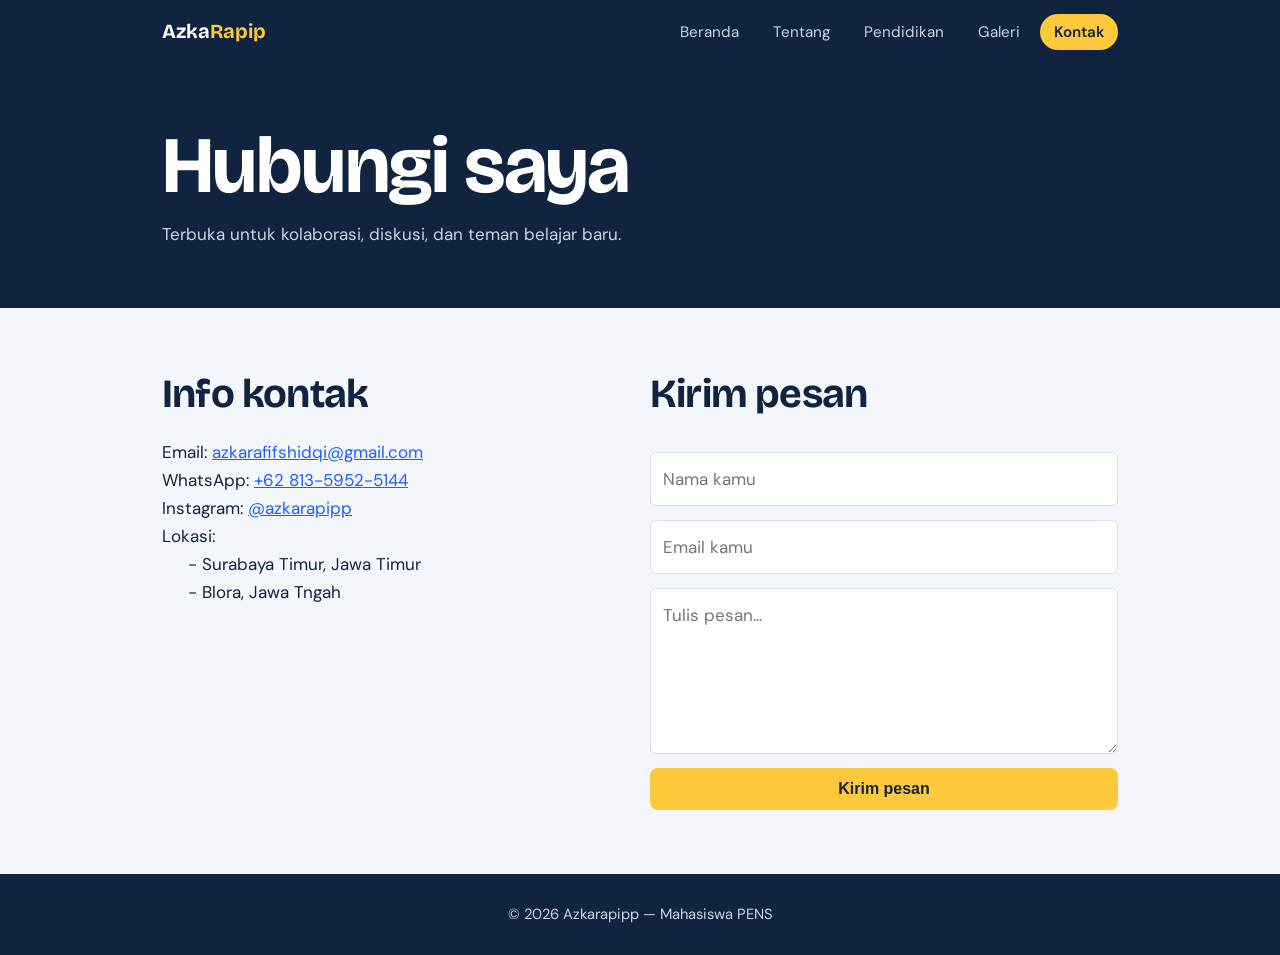
==== kontak.html @ 9b6b3646 "Add files via upload" ====
<!doctype html>
<html lang="id">
  <head>
    <meta charset="UTF-8" />
    <meta name="viewport" content="width=device-width,initial-scale=1" />
    <!-- [GANTI] Judul tab browser -->
    <title>Kontak | Azkarapipp</title>
    <link
      rel="stylesheet"
      href="https://fonts.googleapis.com/css2?family=Bricolage+Grotesque:wght@700&family=DM+Sans:wght@400;600&display=swap"
    />
    <link rel="stylesheet" href="style.css" />
  </head>
  <body>
    <header>
      <div class="wrap">
        <nav>
          <!-- [GANTI] Logo/nama di pojok kiri atas (ada di semua halaman) -->
          <a class="logo" href="index.html">Azka<span>Rapip</span></a>
          <!-- Menu HP: tombol ☰ memakai checkbox + CSS (tanpa JavaScript) -->
          <input type="checkbox" id="burger" />
          <label for="burger" class="burger" aria-label="Buka menu">☰</label>
          <ul class="menu">
            <li><a href="index.html">Beranda</a></li>
            <li><a href="tentang.html">Tentang</a></li>
            <li><a href="pendidikan.html">Pendidikan</a></li>
            <li><a href="fotoo.html">Galeri</a></li>
            <li><a class="active" href="kontak.html">Kontak</a></li>
          </ul>
        </nav>
      </div>
    </header>
    <div class="page-title">
      <div class="wrap">
        <!-- [GANTI] Judul halaman -->
        <h1>Hubungi saya</h1>
        <!-- [GANTI] Subjudul -->
        <p>Terbuka untuk kolaborasi, diskusi, dan teman belajar baru.</p>
      </div>
    </div>
    <main>
      <section>
        <div class="wrap grid">
          <div>
            <h2>Info kontak</h2>
            <!-- [GANTI] Email, WhatsApp (format 62xxx tanpa +), Instagram, LinkedIn, GitHub, lokasi -->
            <p>
              Email:
              <a href="azkarafifshidqi@gmail.com">azkarafifshidqi@gmail.com</a>
            </p>
            <p>
              WhatsApp:
              <a href="https://wa.me/6281359525144">+62 813-5952-5144</a>
            </p>
            <p>
              Instagram:
              <a href="https://instagram.com/azkarapipp">@azkarapipp</a>
            </p>
            <p>Lokasi:</p>
            <ul style="list-style-type: &quot;- &quot;">
              <li>Surabaya Timur, Jawa Timur</li>
              <li>Blora, Jawa Tngah</li>
            </ul>
          </div>
          <!-- [GANTI] Email tujuan pada action="mailto:..." (form membuka aplikasi email) -->
          <form
            action="mailto:azkarafifshidqi@gmail.com"
            method="post"
            enctype="text/plain"
          >
            <h2>Kirim pesan</h2>
            <input name="nama" placeholder="Nama kamu" required />
            <input
              name="email"
              type="email"
              placeholder="Email kamu"
              required
            />
            <textarea
              name="pesan"
              rows="5"
              placeholder="Tulis pesan..."
              required
            ></textarea>
            <button class="btn" type="submit">Kirim pesan</button>
          </form>
        </div>
      </section>
    </main>
    <footer>
      <!-- [GANTI] Teks footer -->© 2026
      <!-- [GANTI] Tahun -->
      Azkarapipp — Mahasiswa PENS
    </footer>
  </body>
</html>
---- style.css ----
/* ============ STYLE.CSS — dipakai semua halaman ============
   GANTI WARNA: ubah nilai di :root bawah ini (cukup 1 tempat) */
:root {
  --bg: #f3f6fb;
  --ink: #10233f;
  --muted: #5b6b82;
  --blue: #1f5eff;
  --yellow: #ffc93c;
  --card: #fff;
  --line: #d5deea;
}
* {
  box-sizing: border-box;
  margin: 0;
}
html {
  scroll-behavior: smooth;
}
body {
  font:
    17px/1.65 "DM Sans",
    system-ui,
    sans-serif;
  background: var(--bg);
  color: var(--ink);
}
h1,
h2,
h3 {
  font-family: "Bricolage Grotesque", "DM Sans", sans-serif;
  line-height: 1.1;
  letter-spacing: -0.02em;
}
a {
  color: var(--blue);
}
:focus-visible {
  outline: 3px solid var(--yellow);
  outline-offset: 3px;
}
.wrap {
  max-width: 1000px;
  margin: auto;
  padding: 0 22px;
}
header {
  position: sticky;
  top: 0;
  background: var(--ink);
  z-index: 9;
}
nav {
  display: flex;
  align-items: center;
  justify-content: space-between;
  height: 62px;
}
.logo {
  color: #fff;
  font:
    700 1.25rem "Bricolage Grotesque",
    sans-serif;
  text-decoration: none;
}
.logo span {
  color: var(--yellow);
}
.menu {
  display: flex;
  gap: 6px;
  list-style: none;
  padding: 0;
}
.menu a {
  color: #c9d6ea;
  text-decoration: none;
  padding: 8px 14px;
  border-radius: 99px;
  font-size: 0.95rem;
}
.menu a:hover {
  color: #fff;
}
.menu a.active {
  background: var(--yellow);
  color: var(--ink);
  font-weight: 600;
}
#burger {
  display: none;
}
.burger {
  display: none;
  color: #fff;
  font-size: 1.7rem;
  cursor: pointer;
}
section {
  padding: 64px 0;
}
h1 {
  font-size: clamp(2.6rem, 8vw, 5rem);
}
h2 {
  font-size: clamp(1.8rem, 4vw, 2.5rem);
  margin-bottom: 22px;
}
.hero {
  background: var(--ink);
  color: #fff;
  padding: 90px 0 80px;
}
.hero .wrap {
  display: grid;
  grid-template-columns: 1.5fr 1fr;
  gap: 40px;
  align-items: center;
}
.code {
  font:
    600 1.05rem ui-monospace,
    Consolas,
    monospace;
  color: var(--yellow);
  margin-bottom: 14px;
}
.hero p {
  color: #c9d6ea;
  max-width: 46ch;
  margin: 18px 0 28px;
}
.hero p.code {
  color: var(--yellow);
  margin: 0 0 14px;
}
.photo {
  display: block;
  width: 100%;
  object-fit: cover;
  aspect-ratio: 1;
  border-radius: 50% 50% 50% 8%;
  background: var(--blue) center/cover;
  border: 6px solid var(--yellow);
}
.btn {
  display: inline-block;
  padding: 12px 24px;
  border-radius: 8px;
  background: var(--yellow);
  color: var(--ink);
  font-weight: 700;
  text-decoration: none;
  border: 0;
  cursor: pointer;
  font-size: 1rem;
}
.btn.alt {
  background: transparent;
  color: #fff;
  border: 2px solid #fff;
  margin-left: 8px;
}
.grid {
  display: grid;
  grid-template-columns: repeat(auto-fit, minmax(240px, 1fr));
  gap: 20px;
}
.card {
  background: var(--card);
  border: 1px solid var(--line);
  border-left: 5px solid var(--blue);
  border-radius: 6px;
  padding: 22px;
}
.card h3 {
  margin-bottom: 8px;
  font-size: 1.25rem;
}
.card p,
.muted {
  color: var(--muted);
}
.tl {
  border-left: 3px solid var(--blue);
  padding-left: 26px;
  display: grid;
  gap: 26px;
}
.tl div {
  position: relative;
}
.tl div::before {
  content: "";
  position: absolute;
  left: -35px;
  top: 7px;
  width: 13px;
  height: 13px;
  border-radius: 50%;
  background: var(--yellow);
  border: 3px solid var(--blue);
}
.tl b {
  color: var(--blue);
}
.bar {
  margin-bottom: 16px;
}
.bar i {
  display: block;
  height: 10px;
  border-radius: 9px;
  background: var(--line);
  overflow: hidden;
  margin-top: 6px;
}
.bar i::after {
  content: "";
  display: block;
  height: 100%;
  width: 0;
  background: var(--blue);
  animation: isi 1.2s forwards;
}
@keyframes isi {
  to {
    width: var(--v);
  }
}
form {
  display: grid;
  gap: 14px;
}
input,
textarea {
  font: inherit;
  padding: 12px;
  border: 1px solid var(--line);
  border-radius: 6px;
  width: 100%;
}
.tag {
  display: inline-block;
  background: var(--ink);
  color: #fff;
  padding: 3px 12px;
  border-radius: 99px;
  font-size: 0.82rem;
  margin: 10px 6px 0 0;
}
.page-title {
  background: var(--ink);
  color: #fff;
  padding: 60px 0;
}
.page-title p {
  color: #c9d6ea;
  margin-top: 10px;
}
footer {
  background: var(--ink);
  color: #c9d6ea;
  text-align: center;
  padding: 28px 0;
  font-size: 0.92rem;
}
@media (max-width: 760px) {
  .burger {
    display: block;
  }
  #burger:checked ~ .menu {
    display: flex;
  }
  .menu {
    display: none;
    position: absolute;
    top: 62px;
    left: 0;
    right: 0;
    background: var(--ink);
    flex-direction: column;
    padding: 12px 22px;
  }
  .hero .wrap {
    grid-template-columns: 1fr;
  }
  .photo {
    max-width: 240px;
  }
}
@media (prefers-reduced-motion: reduce) {
  * {
    animation: none !important;
    transition: none !important;
  }
}
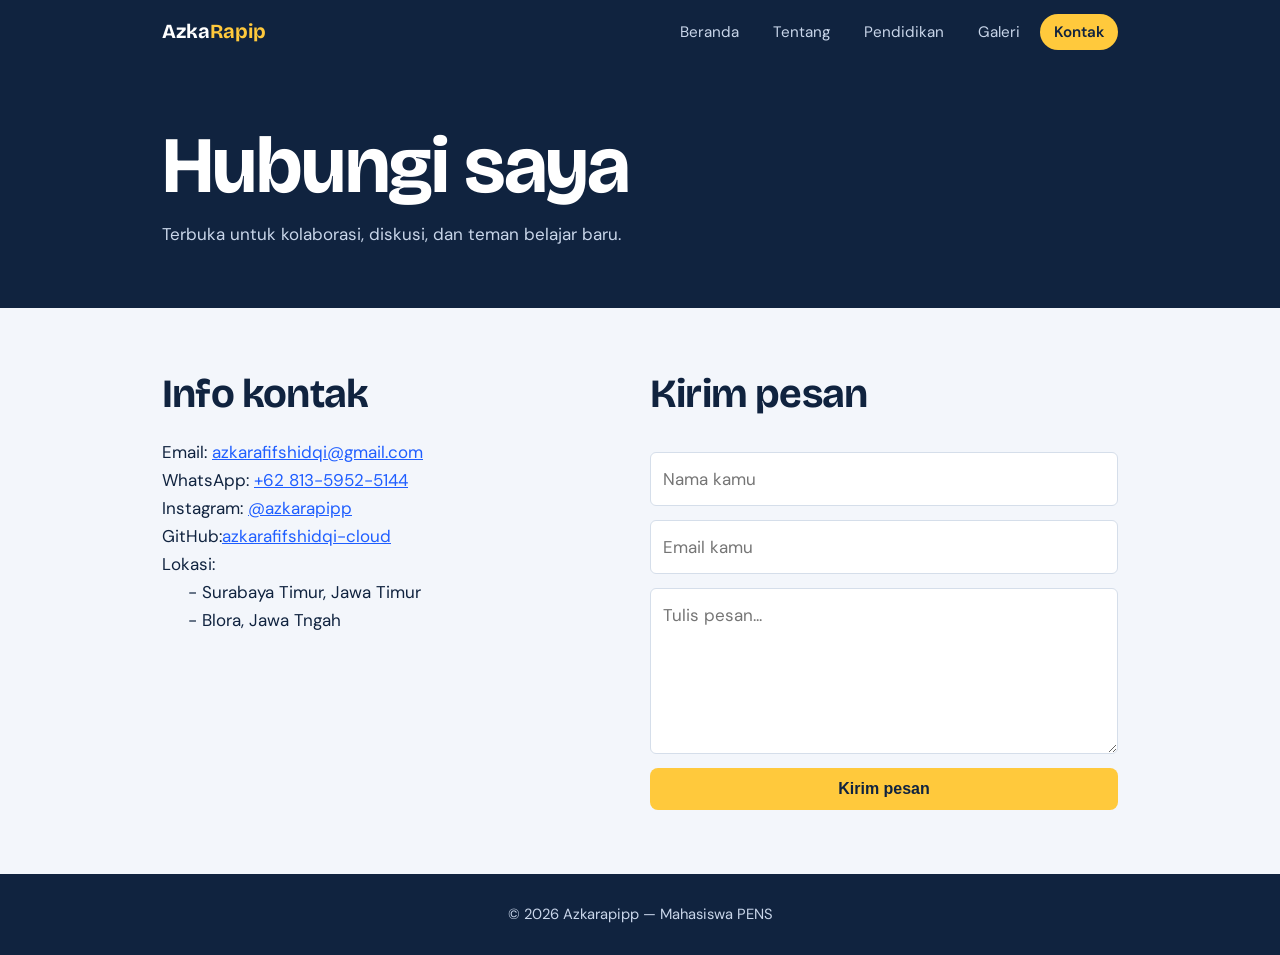
==== commit 65443eed: "Add files via upload" ====
--- a/kontak.html
+++ b/kontak.html
@@ -56,6 +56,11 @@
               Instagram:
               <a href="https://instagram.com/azkarapipp">@azkarapipp</a>
             </p>
+            <p>
+              GitHub:<a href="https://github.com/azkarafifshidqi-cloud"
+                >azkarafifshidqi-cloud</a
+              >
+            </p>
             <p>Lokasi:</p>
             <ul style="list-style-type: &quot;- &quot;">
               <li>Surabaya Timur, Jawa Timur</li>
